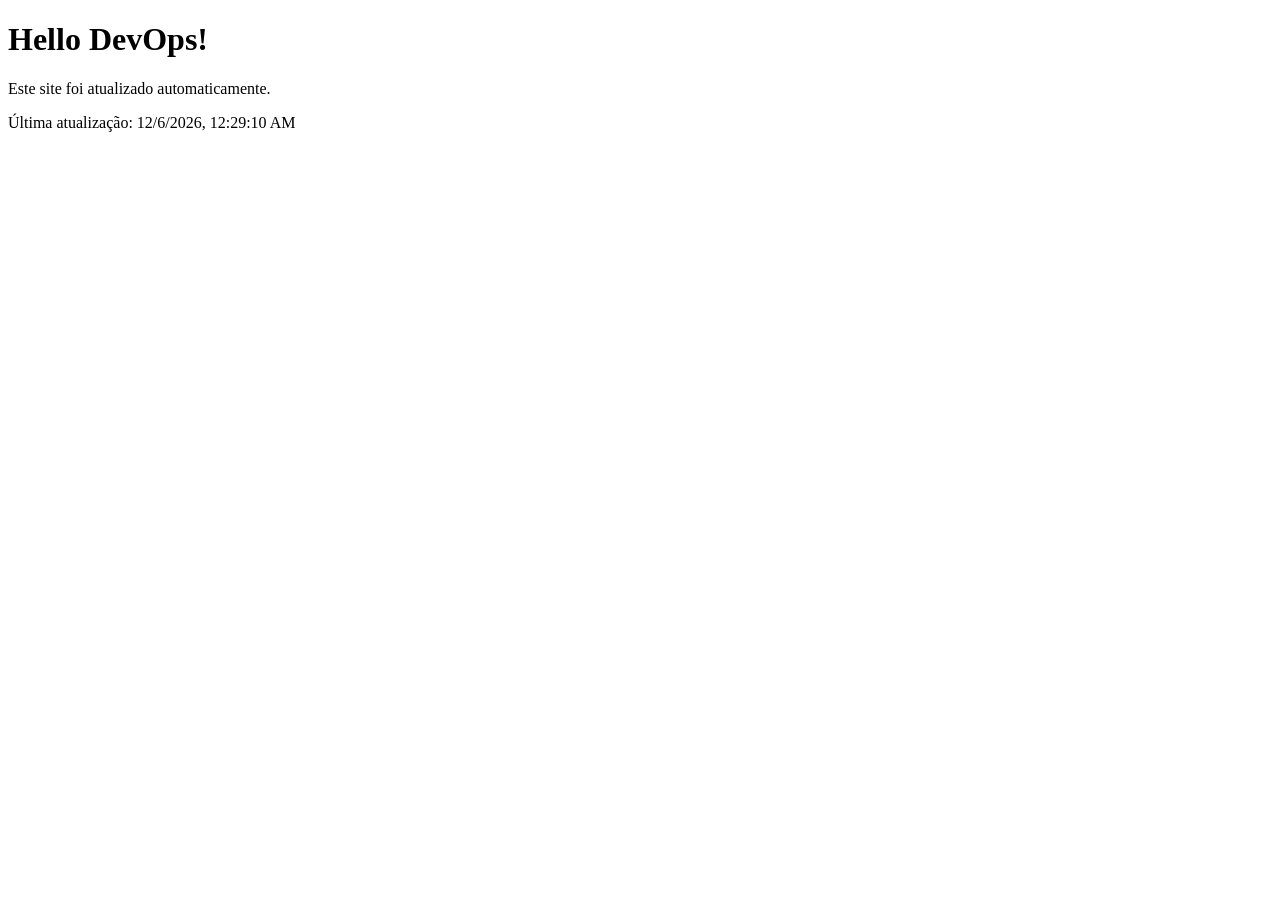
==== index.html @ cc2c8cc1 "add o index.html" ====
<!DOCTYPE html>
<html>
<head>
  <title>GitHub Actions Demo</title>
</head>
<body>
  <h1>Hello DevOps!</h1>
  <p>Este site foi atualizado automaticamente.</p>
  <p id="time"></p>

  <script>
    document.getElementById("time").innerText =
      "Última atualização: " + new Date().toLocaleString();
  </script>
</body>
</html>
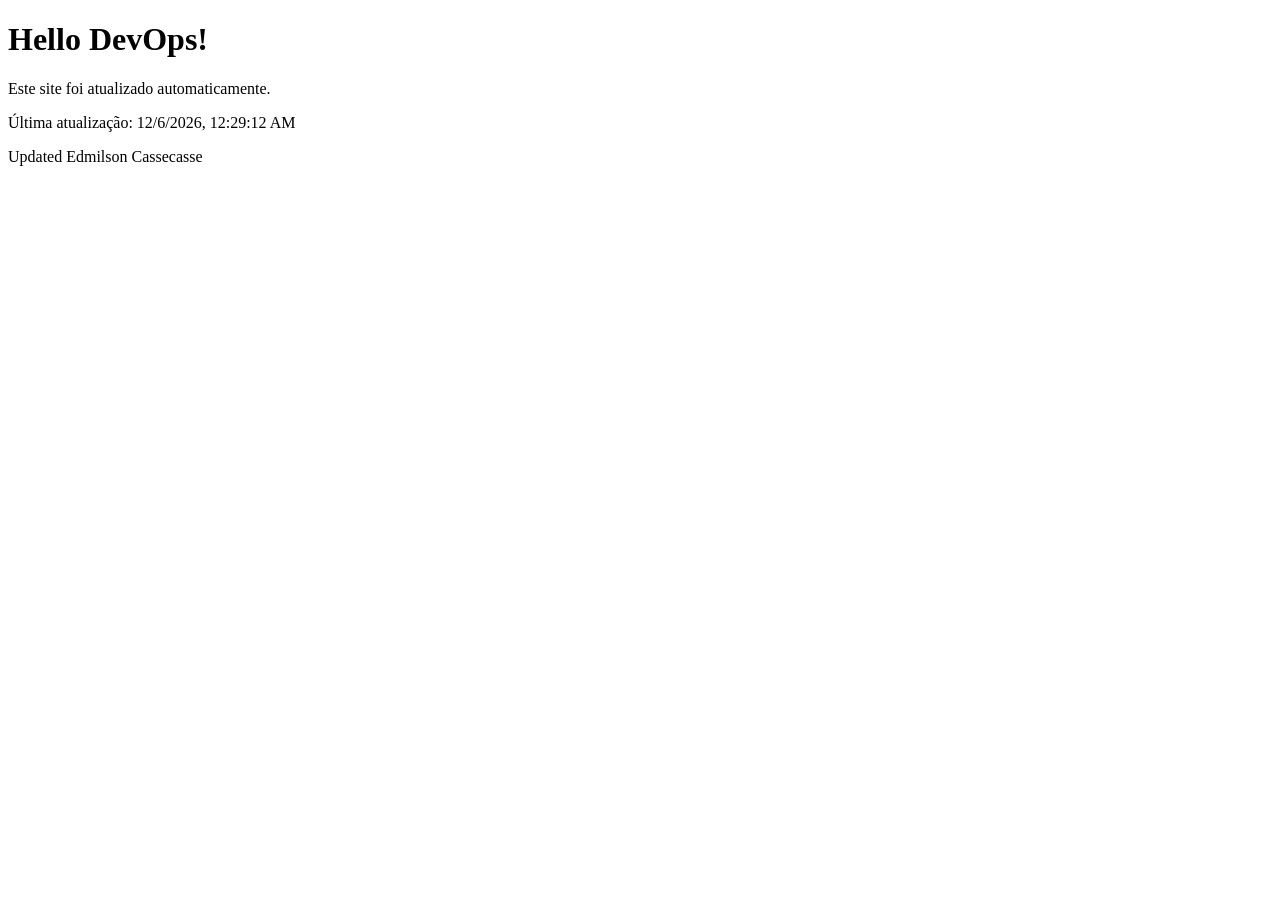
==== commit 660aa57d: "refactor: Add new paragraph" ====
--- a/index.html
+++ b/index.html
@@ -8,9 +8,11 @@
   <p>Este site foi atualizado automaticamente.</p>
   <p id="time"></p>
 
+  <p>Updated Edmilson Cassecasse</p>
+
   <script>
     document.getElementById("time").innerText =
       "Última atualização: " + new Date().toLocaleString();
   </script>
 </body>
-</html>+</html>
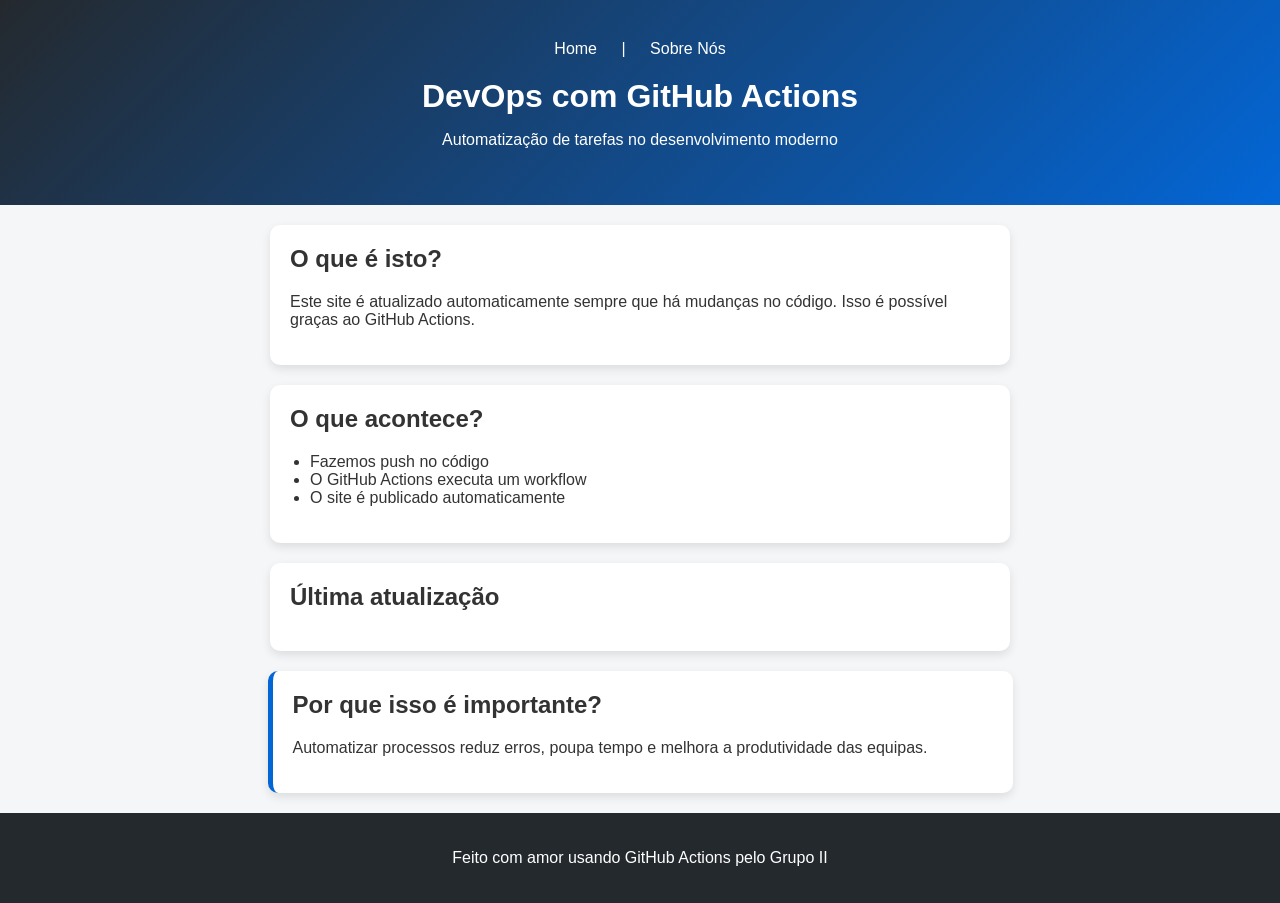
==== commit a2c1e9c1: "Adicionar página Sobre Nós e estilizar navegação" ====
--- a/index.html
+++ b/index.html
@@ -1,18 +1,50 @@
 <!DOCTYPE html>
-<html>
+<html lang="pt">
 <head>
-  <title>GitHub Actions Demo</title>
+  <meta charset="UTF-8">
+  <title>DevOps Demo - GitHub Actions</title>
+  <link rel="stylesheet" href="style.css">
 </head>
 <body>
-  <h1>Hello DevOps!</h1>
-  <p>Este site foi atualizado automaticamente.</p>
-  <p id="time"></p>
 
-  <p>Updated Edmilson Cassecasse</p>
+  <header>
+    <nav>
+      <a href="index.html">Home</a> |
+      <a href="about.html">Sobre Nós</a>
+    </nav>
+    <h1> DevOps com GitHub Actions</h1>
+    <p>Automatização de tarefas no desenvolvimento moderno</p>
+  </header>
 
-  <script>
-    document.getElementById("time").innerText =
-      "Última atualização: " + new Date().toLocaleString();
-  </script>
-</body>
-</html>
+  <section class="card">
+    <h2> O que é isto?</h2>
+    <p>
+      Este site é atualizado automaticamente sempre que há mudanças no código.
+      Isso é possível graças ao GitHub Actions.
+    </p>
+  </section>
+
+  <section class="card">
+    <h2> O que acontece?</h2>
+    <ul>
+      <li>Fazemos push no código</li>
+      <li>O GitHub Actions executa um workflow</li>
+      <li>O site é publicado automaticamente</li>
+    </ul>
+  </section>
+
+  <section class="card">
+    <h2> Última atualização</h2>
+    <p id="time"></p>
+  </section>
+
+  <section class="card highlight">
+    <h2> Por que isso é importante?</h2>
+    <p>
+      Automatizar processos reduz erros, poupa tempo e melhora a produtividade das equipas.
+    </p>
+  </section>
+
+  <footer>
+    <p>Feito com amor usando GitHub Actions pelo Grupo II</p>
+  </foot
--- a/style.css
+++ b/style.css
@@ -0,0 +1,66 @@
+body {
+  font-family: Arial, sans-serif;
+  margin: 0;
+  background: #f4f6f8;
+  color: #333;
+}
+
+header {
+  background: linear-gradient(135deg, #24292e, #0366d6);
+  color: white;
+  text-align: center;
+  padding: 40px 20px;
+}
+
+nav {
+  margin-bottom: 20px;
+}
+
+nav a {
+  color: white;
+  text-decoration: none;
+  margin: 0 10px;
+  padding: 5px 10px;
+  border-radius: 5px;
+  transition: background 0.3s;
+}
+
+nav a:hover {
+  background: rgba(255,255,255,0.2);
+}
+
+h1 {
+  margin: 0;
+}
+
+section {
+  padding: 20px;
+}
+
+.card {
+  background: white;
+  margin: 20px auto;
+  padding: 20px;
+  border-radius: 10px;
+  max-width: 700px;
+  box-shadow: 0 4px 10px rgba(0,0,0,0.1);
+}
+
+.card h2 {
+  margin-top: 0;
+}
+
+.highlight {
+  border-left: 5px solid #0366d6;
+}
+
+ul {
+  padding-left: 20px;
+}
+
+footer {
+  text-align: center;
+  padding: 20px;
+  background: #24292e;
+  color: white;
+}
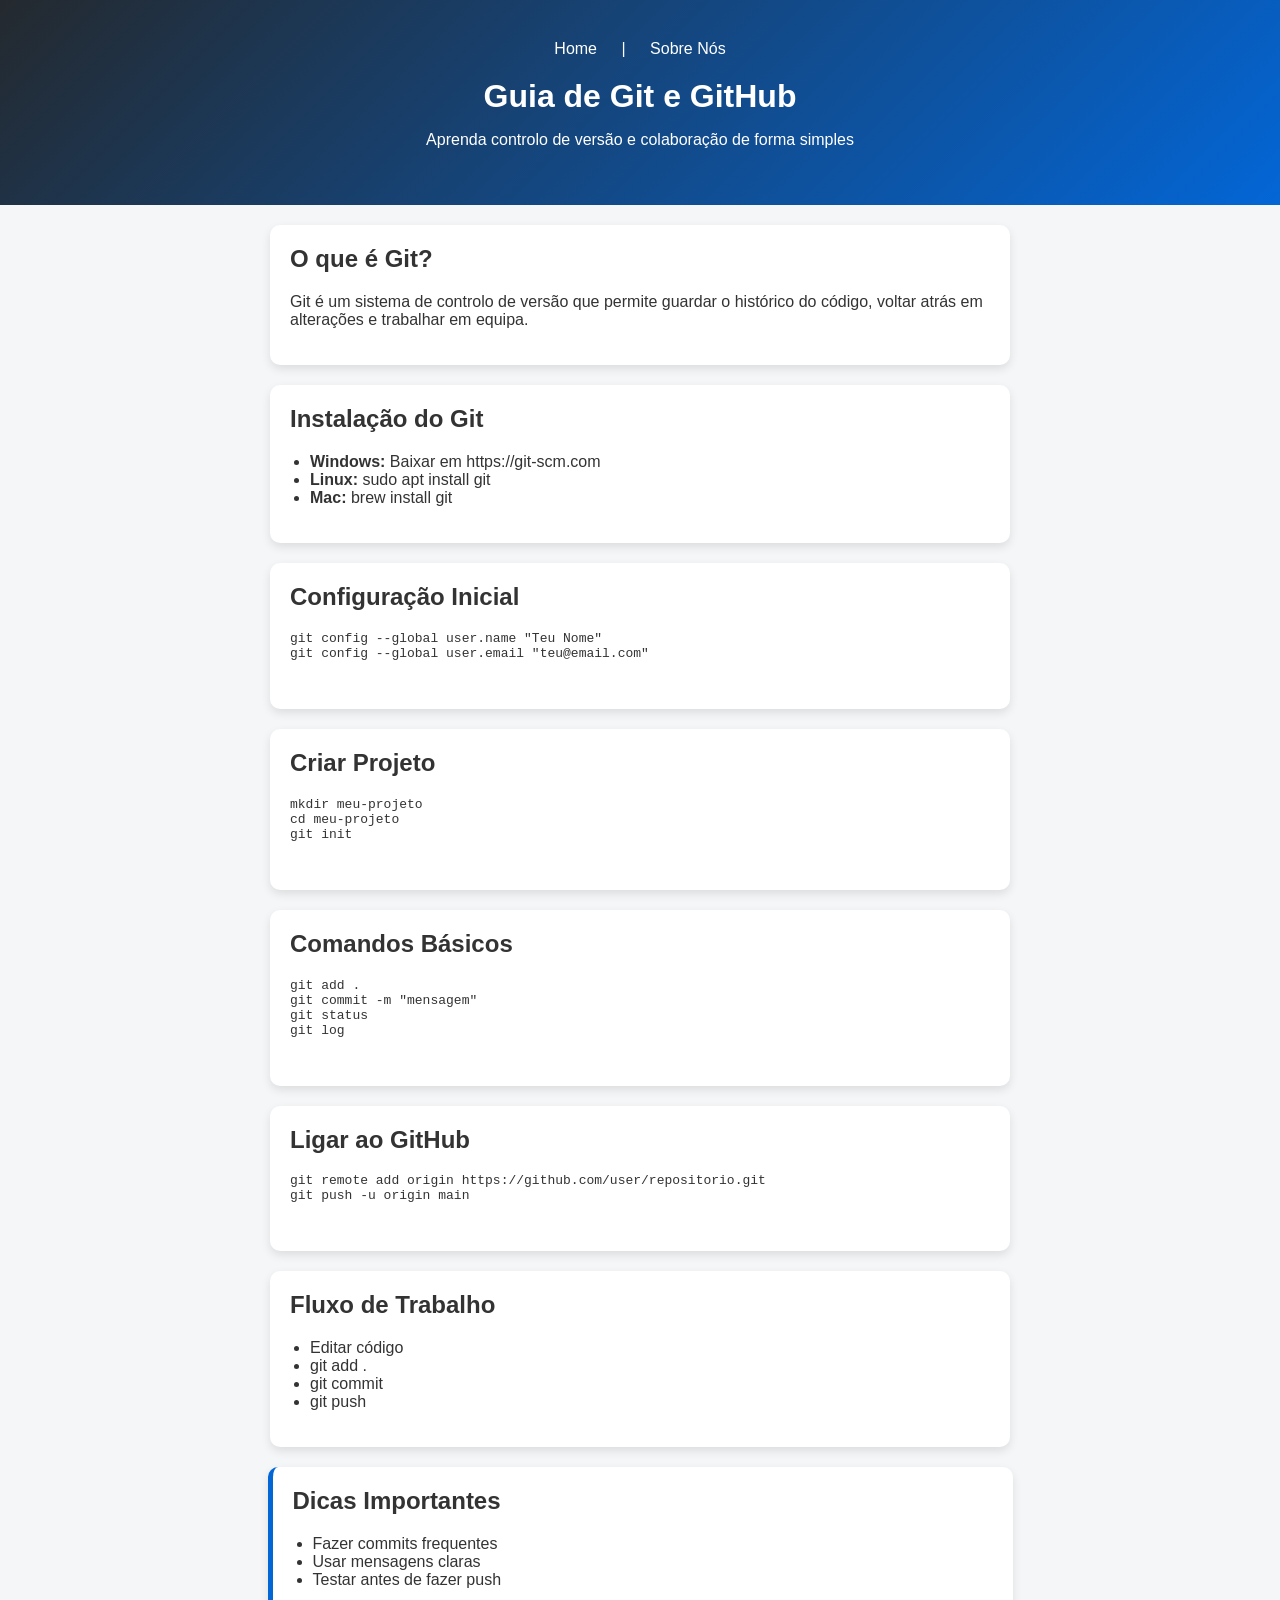
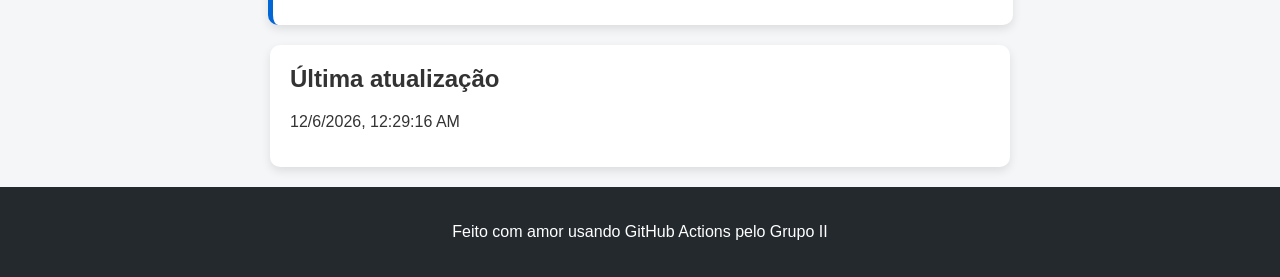
==== commit 731cbcb3: "chore: atualiza index.html Co-Authored-By: Oz <oz-agent@warp.dev>" ====
--- a/index.html
+++ b/index.html
@@ -2,7 +2,7 @@
 <html lang="pt">
 <head>
   <meta charset="UTF-8">
-  <title>DevOps Demo - GitHub Actions</title>
+  <title>DevOps Demo - Git e GitHub</title>
   <link rel="stylesheet" href="style.css">
 </head>
 <body>
@@ -12,39 +12,94 @@
       <a href="index.html">Home</a> |
       <a href="about.html">Sobre Nós</a>
     </nav>
-    <h1> DevOps com GitHub Actions</h1>
-    <p>Automatização de tarefas no desenvolvimento moderno</p>
+    <h1>Guia de Git e GitHub</h1>
+    <p>Aprenda controlo de versão e colaboração de forma simples</p>
   </header>
 
   <section class="card">
-    <h2> O que é isto?</h2>
+    <h2>O que é Git?</h2>
     <p>
-      Este site é atualizado automaticamente sempre que há mudanças no código.
-      Isso é possível graças ao GitHub Actions.
+      Git é um sistema de controlo de versão que permite guardar o histórico do código,
+      voltar atrás em alterações e trabalhar em equipa.
     </p>
   </section>
 
   <section class="card">
-    <h2> O que acontece?</h2>
+    <h2>Instalação do Git</h2>
     <ul>
-      <li>Fazemos push no código</li>
-      <li>O GitHub Actions executa um workflow</li>
-      <li>O site é publicado automaticamente</li>
+      <li><strong>Windows:</strong> Baixar em https://git-scm.com</li>
+      <li><strong>Linux:</strong> sudo apt install git</li>
+      <li><strong>Mac:</strong> brew install git</li>
     </ul>
   </section>
 
   <section class="card">
-    <h2> Última atualização</h2>
-    <p id="time"></p>
+    <h2>Configuração Inicial</h2>
+    <pre>
+git config --global user.name "Teu Nome"
+git config --global user.email "teu@email.com"
+    </pre>
+  </section>
+
+  <section class="card">
+    <h2>Criar Projeto</h2>
+    <pre>
+mkdir meu-projeto
+cd meu-projeto
+git init
+    </pre>
+  </section>
+
+  <section class="card">
+    <h2>Comandos Básicos</h2>
+    <pre>
+git add .
+git commit -m "mensagem"
+git status
+git log
+    </pre>
+  </section>
+
+  <section class="card">
+    <h2>Ligar ao GitHub</h2>
+    <pre>
+git remote add origin https://github.com/user/repositorio.git
+git push -u origin main
+    </pre>
+  </section>
+
+  <section class="card">
+    <h2>Fluxo de Trabalho</h2>
+    <ul>
+      <li>Editar código</li>
+      <li>git add .</li>
+      <li>git commit</li>
+      <li>git push</li>
+    </ul>
   </section>
 
   <section class="card highlight">
-    <h2> Por que isso é importante?</h2>
-    <p>
-      Automatizar processos reduz erros, poupa tempo e melhora a produtividade das equipas.
-    </p>
+    <h2>Dicas Importantes</h2>
+    <ul>
+      <li>Fazer commits frequentes</li>
+      <li>Usar mensagens claras</li>
+      <li>Testar antes de fazer push</li>
+    </ul>
+  </section>
+
+  <section class="card">
+    <h2>Última atualização</h2>
+    <p id="time"></p>
   </section>
 
   <footer>
     <p>Feito com amor usando GitHub Actions pelo Grupo II</p>
-  </foot+  </footer>
+
+  <script>
+    document.getElementById("time").innerText =
+      new Date().toLocaleString();
+  </script>
+
+</body>
+</html>
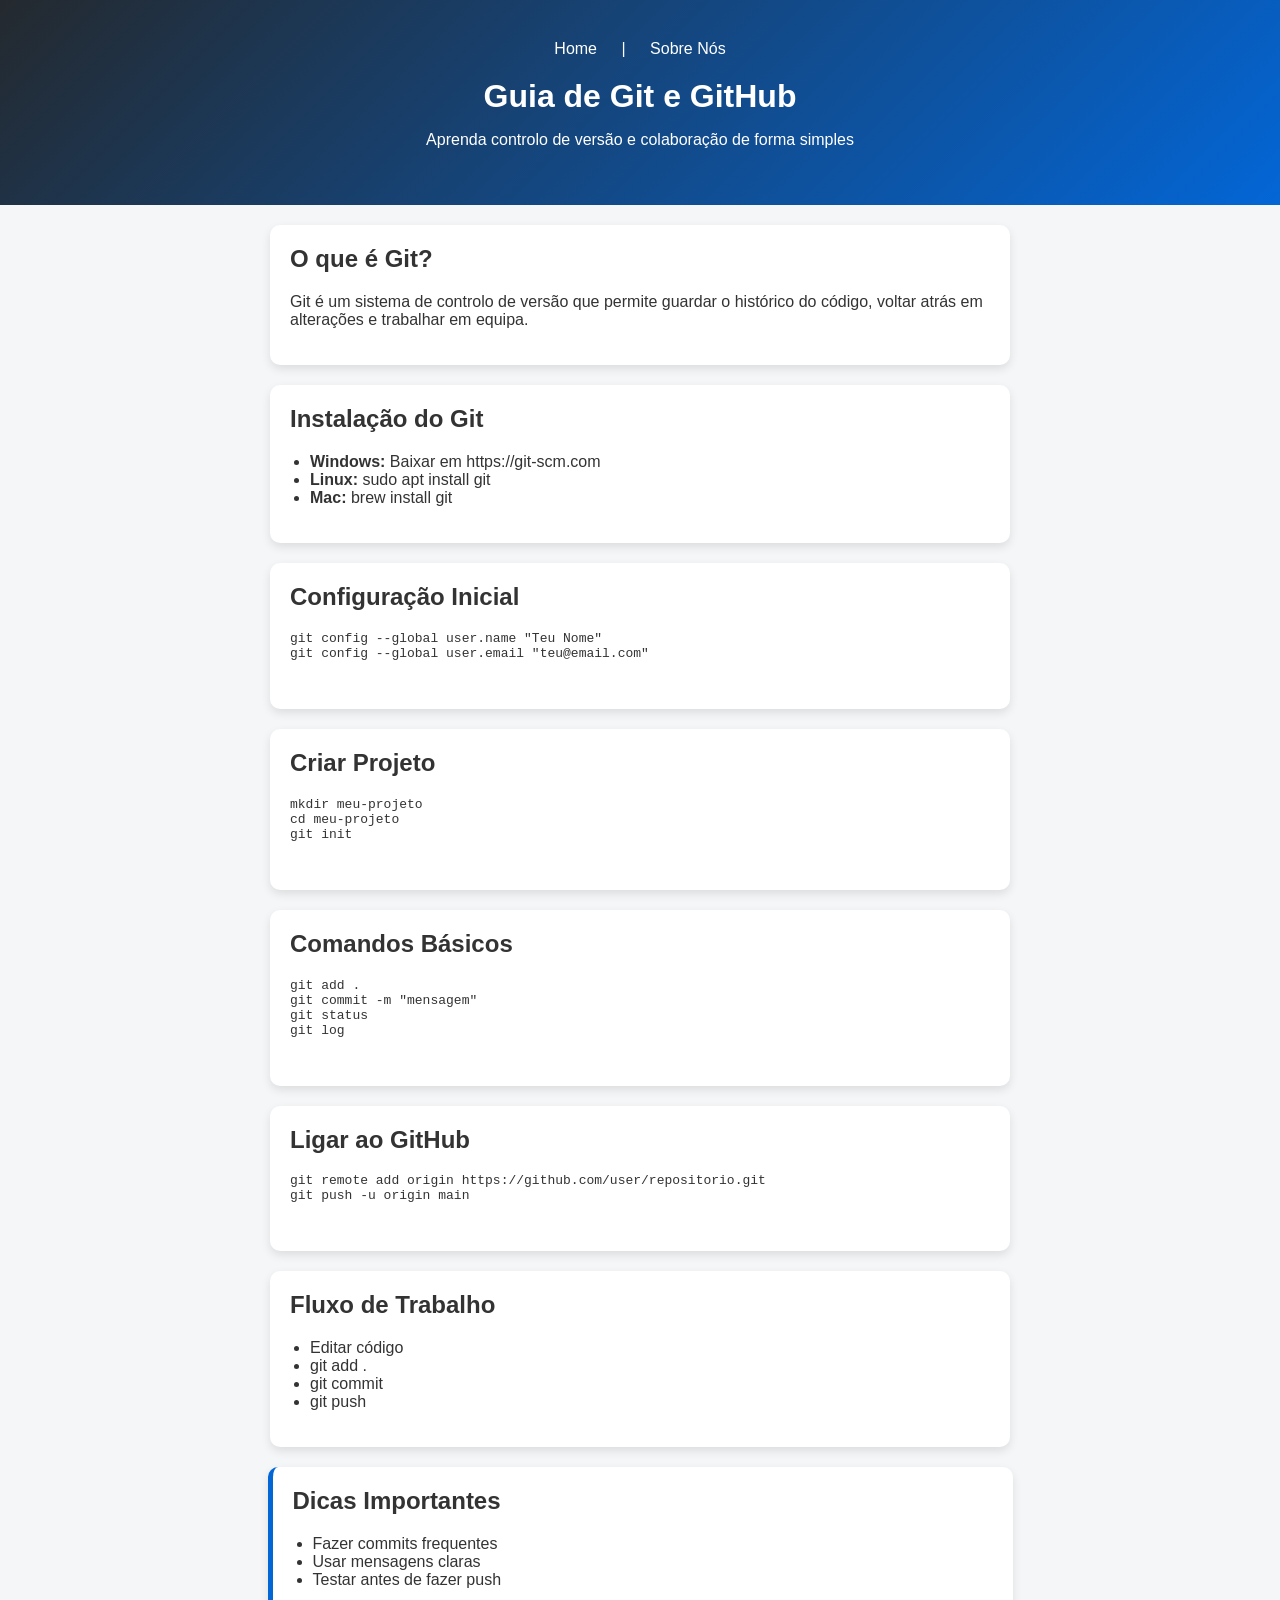
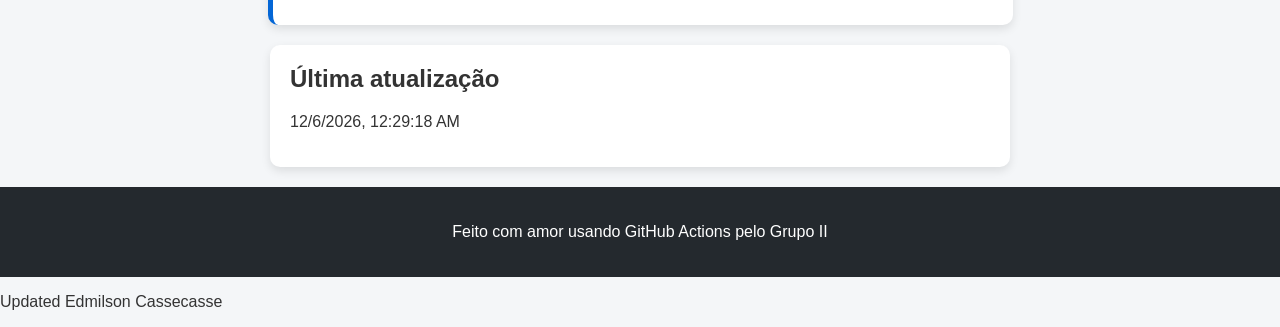
==== commit 69b3db86: "Merge pull request #1 from eacassecasse/patch-1 refactor: Add new paragraph" ====
--- a/index.html
+++ b/index.html
@@ -96,10 +96,12 @@
     <p>Feito com amor usando GitHub Actions pelo Grupo II</p>
   </footer>
 
+  <p>Updated Edmilson Cassecasse</p>
+
   <script>
     document.getElementById("time").innerText =
       new Date().toLocaleString();
   </script>
 
 </body>
-</html>+</html>
